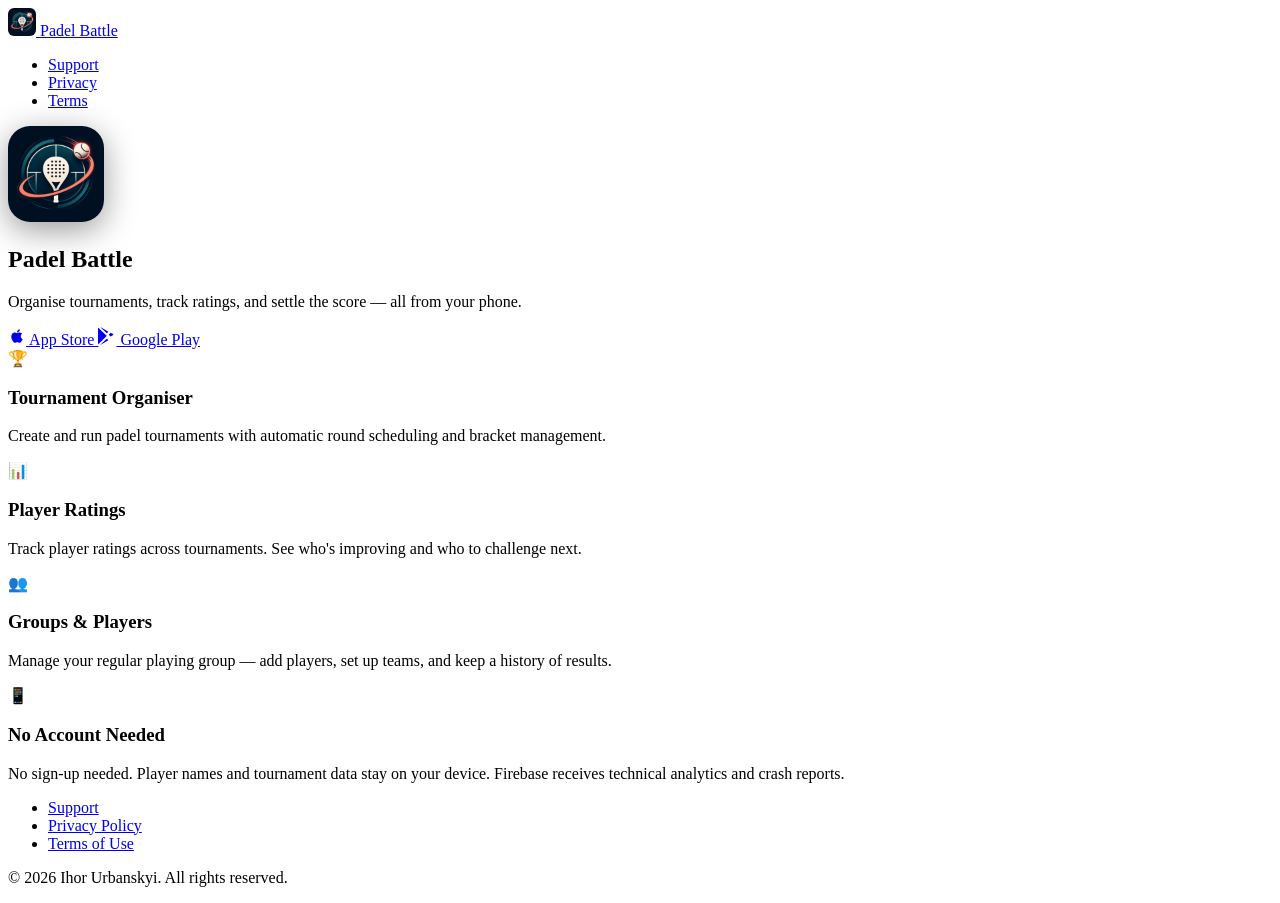
==== index.html @ b828834e "fix: align website privacy text and restore store links" ====
<!DOCTYPE html>
<html lang="en">
<head>
  <meta charset="UTF-8" />
  <meta name="viewport" content="width=device-width, initial-scale=1.0" />
  <title>Padel Battle — Track. Compete. Win.</title>
  <link rel="icon" href="app-icon.png" />
  <meta name="description" content="Padel Battle is a mobile app for tracking padel tournaments, player ratings, and match results. Available on Android and iOS." />
  <link rel="stylesheet" href="style.css" />
</head>
<body>

  <nav>
    <div class="nav-inner">
      <a href="index.html" class="nav-logo"><img src="app-icon.webp" alt="Padel Battle" style="width:28px;height:28px;border-radius:6px;"> Padel Battle</a>
      <ul class="nav-links">
        <li><a href="support.html">Support</a></li>
        <li><a href="privacy-policy.html">Privacy</a></li>
        <li><a href="terms.html">Terms</a></li>
      </ul>
    </div>
  </nav>

  <section class="hero">
    <img src="app-icon.webp" alt="Padel Battle" class="hero-icon" style="width:96px;height:96px;border-radius:22px;box-shadow:0 8px 32px rgba(0,0,0,0.4);margin-left:auto;margin-right:auto;" />
    <h1>Padel Battle</h1>
    <p>Organise tournaments, track ratings, and settle the score — all from your phone.</p>
    <div class="badge-row">
      <a href="https://apps.apple.com/us/app/padel-battle-americano/id6775545020" class="store-badge">
        <svg width="18" height="18" viewBox="0 0 24 24" fill="currentColor"><path d="M17.05 20.28c-.98.95-2.05.8-3.08.35-1.09-.46-2.09-.48-3.24 0-1.44.62-2.2.44-3.06-.35C2.79 15.25 3.51 7.7 9.05 7.4c1.35.07 2.29.74 3.08.8 1.18-.24 2.31-.93 3.57-.84 1.51.12 2.65.72 3.4 1.8-3.12 1.87-2.38 5.98.48 7.13-.57 1.39-1.32 2.76-2.53 3.99zM12.03 7.25c-.15-2.23 1.66-4.07 3.74-4.25.29 2.58-2.34 4.5-3.74 4.25z"/></svg>
        App Store
      </a>
      <a href="https://play.google.com/store/apps/details?id=com.courtflow.padelbattle" class="store-badge">
        <svg width="18" height="18" viewBox="0 0 24 24" fill="currentColor"><path d="M3.18 23.76a1.5 1.5 0 0 0 .52-.08l10.2-5.89-2.2-2.2-8.52 8.17zM.3 1.08A1.5 1.5 0 0 0 0 2v20a1.5 1.5 0 0 0 .3.92l.1.1L11.5 12v-.27L.4.98l-.1.1zM19.7 9.42l-2.9-1.67-2.46 2.47 2.46 2.46 2.93-1.69a1.5 1.5 0 0 0 0-2.57zM3.7.32L13.9 6.21l-2.2 2.2L3.18.24A1.5 1.5 0 0 0 3.7.32z"/></svg>
        Google Play
      </a>
    </div>
  </section>

  <section class="features">
    <div class="features-grid">
      <div class="feature-card">
        <span class="icon">🏆</span>
        <h3>Tournament Organiser</h3>
        <p>Create and run padel tournaments with automatic round scheduling and bracket management.</p>
      </div>
      <div class="feature-card">
        <span class="icon">📊</span>
        <h3>Player Ratings</h3>
        <p>Track player ratings across tournaments. See who's improving and who to challenge next.</p>
      </div>
      <div class="feature-card">
        <span class="icon">👥</span>
        <h3>Groups & Players</h3>
        <p>Manage your regular playing group — add players, set up teams, and keep a history of results.</p>
      </div>
      <div class="feature-card">
        <span class="icon">📱</span>
        <h3>No Account Needed</h3>
        <p>No sign-up needed. Player names and tournament data stay on your device. Firebase receives technical analytics and crash reports.</p>
      </div>
    </div>
  </section>

  <footer>
    <div class="footer-inner">
      <ul class="footer-links">
        <li><a href="support.html">Support</a></li>
        <li><a href="privacy-policy.html">Privacy Policy</a></li>
        <li><a href="terms.html">Terms of Use</a></li>
      </ul>
      <p class="footer-copy">&copy; 2026 Ihor Urbanskyi. All rights reserved.</p>
    </div>
  </footer>

</body>
</html>
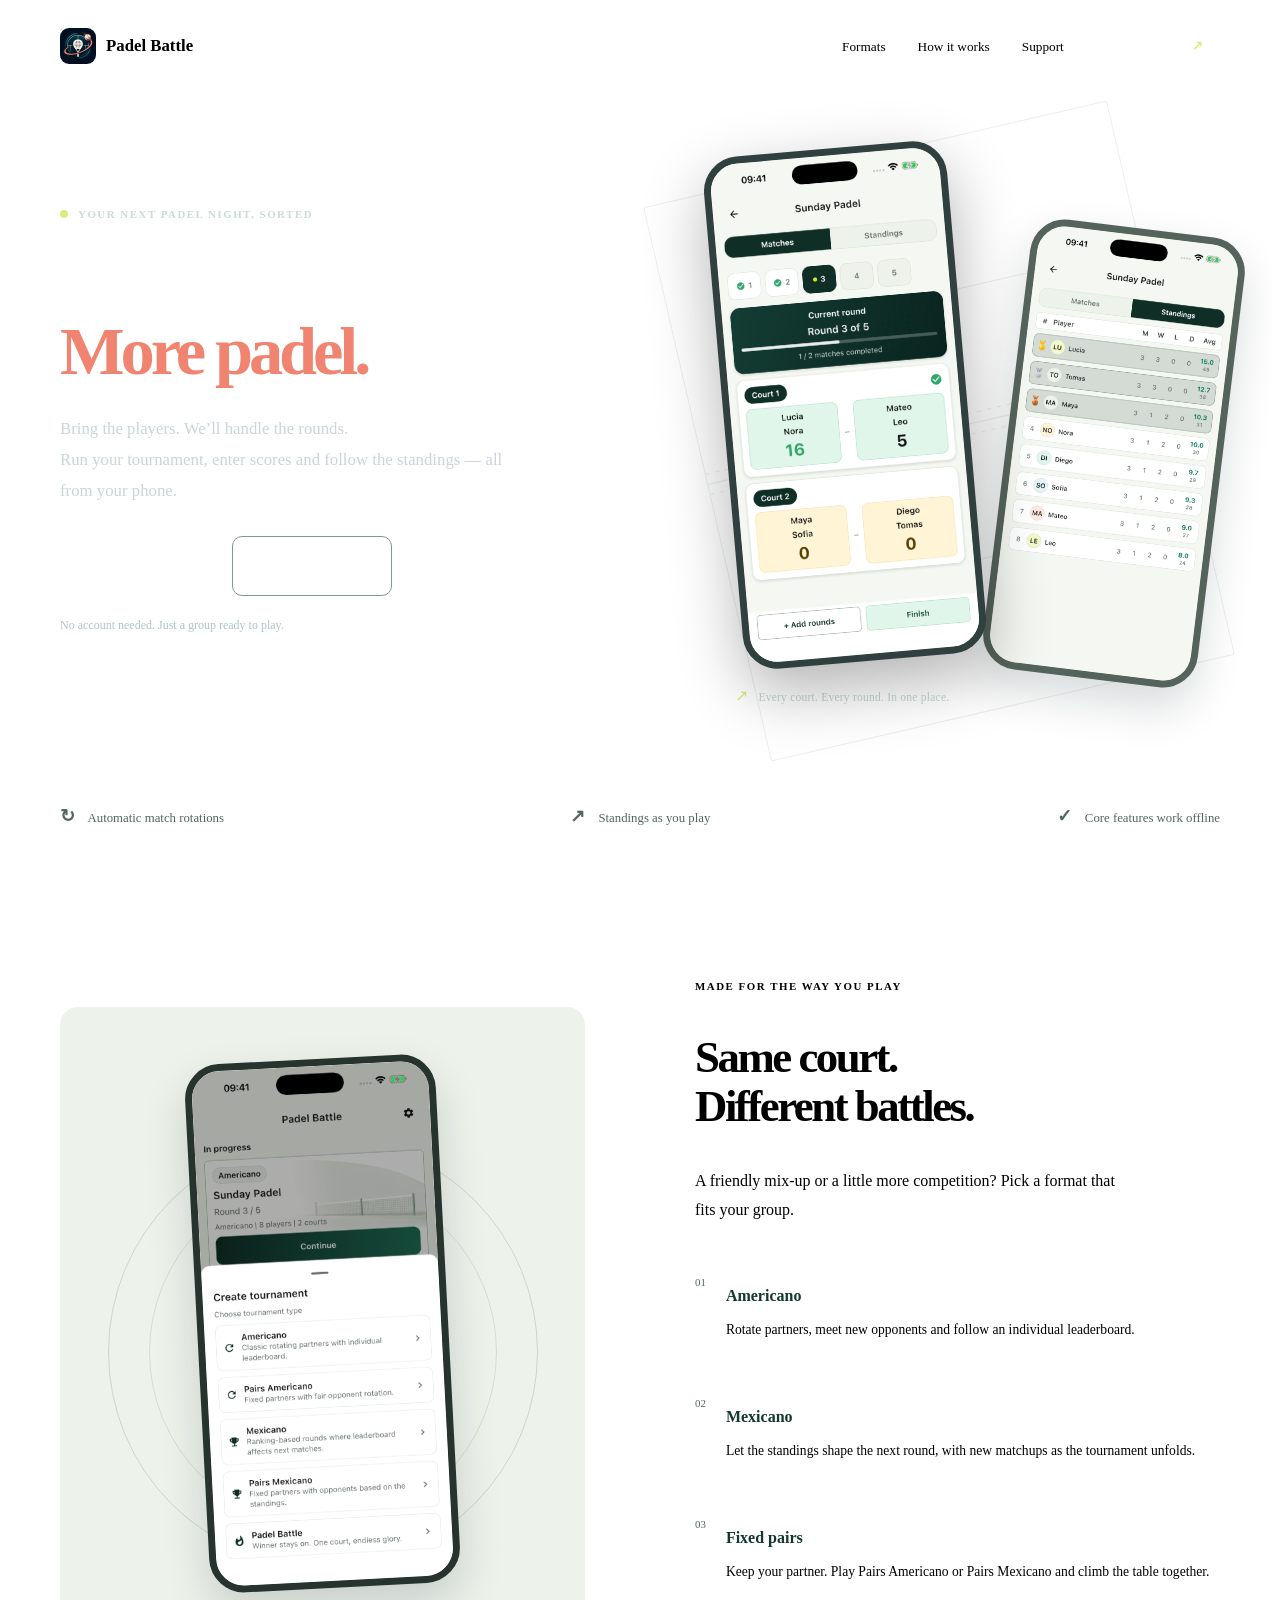
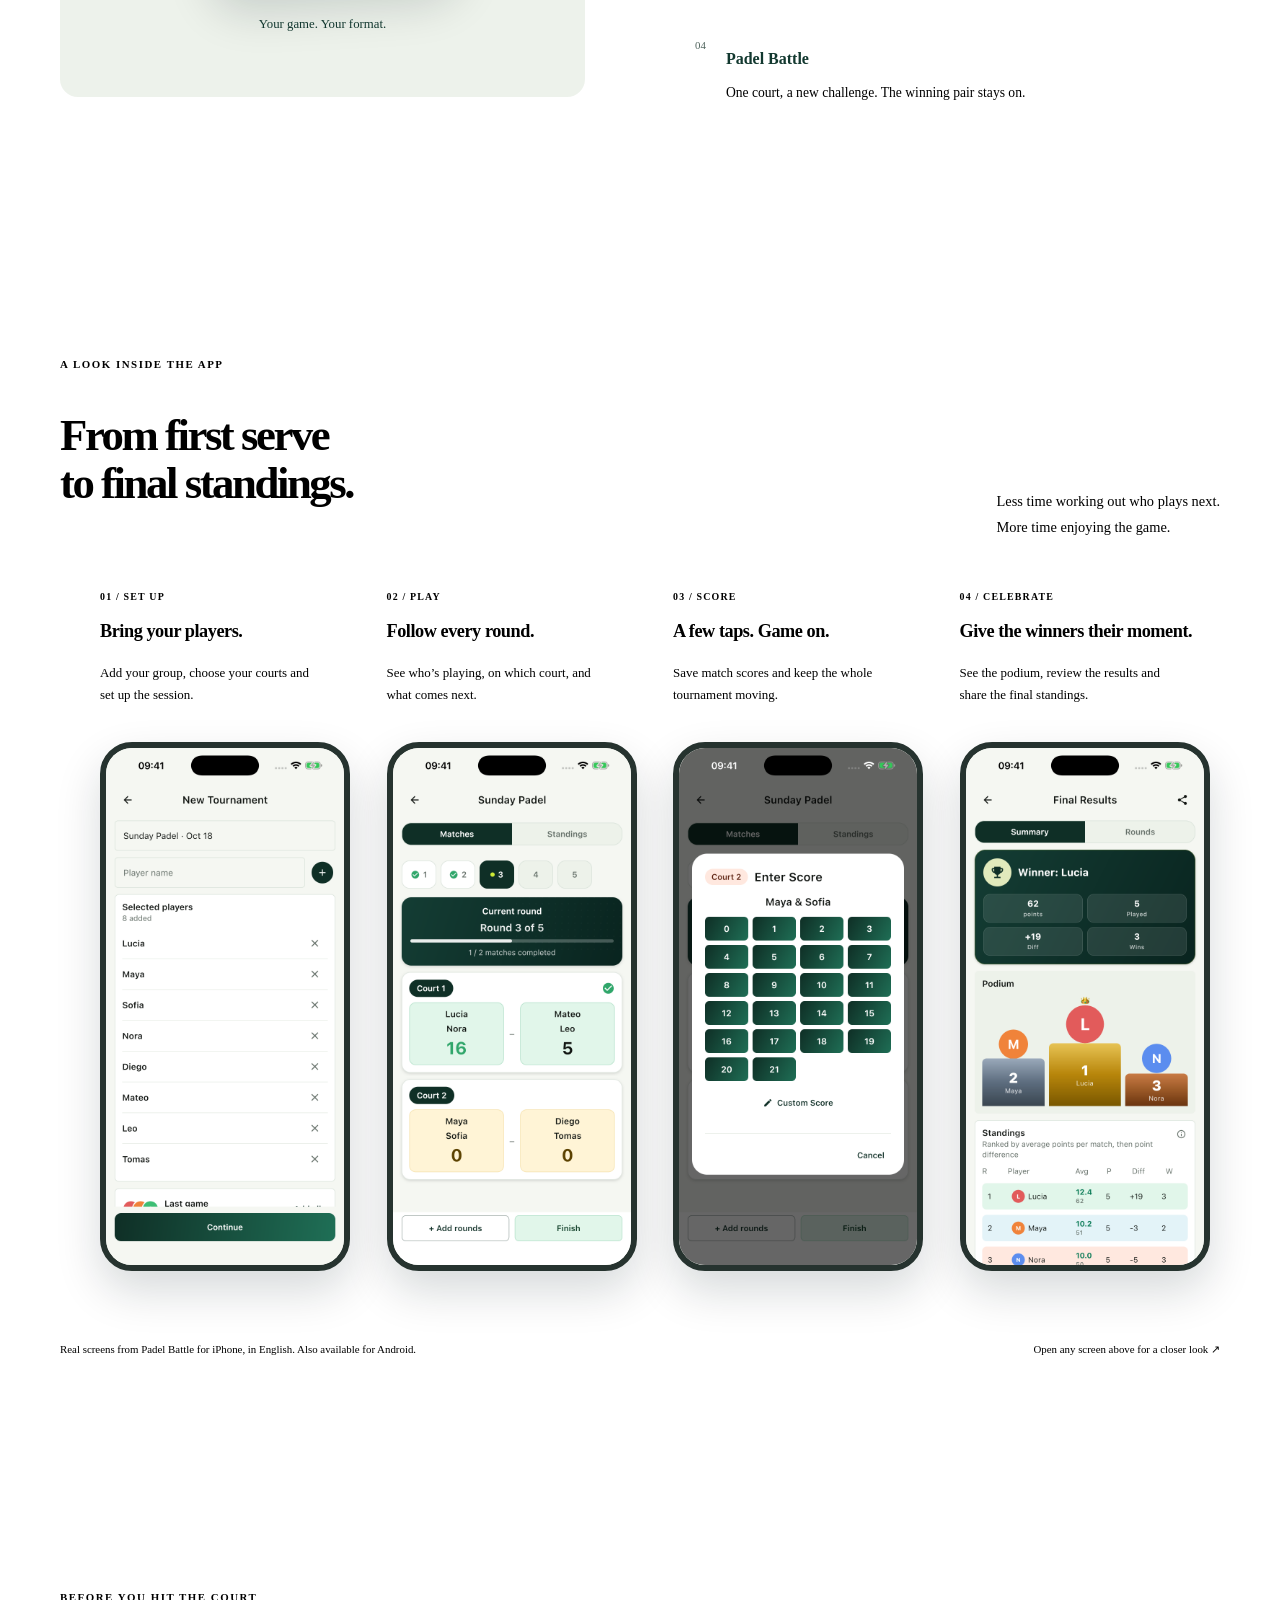
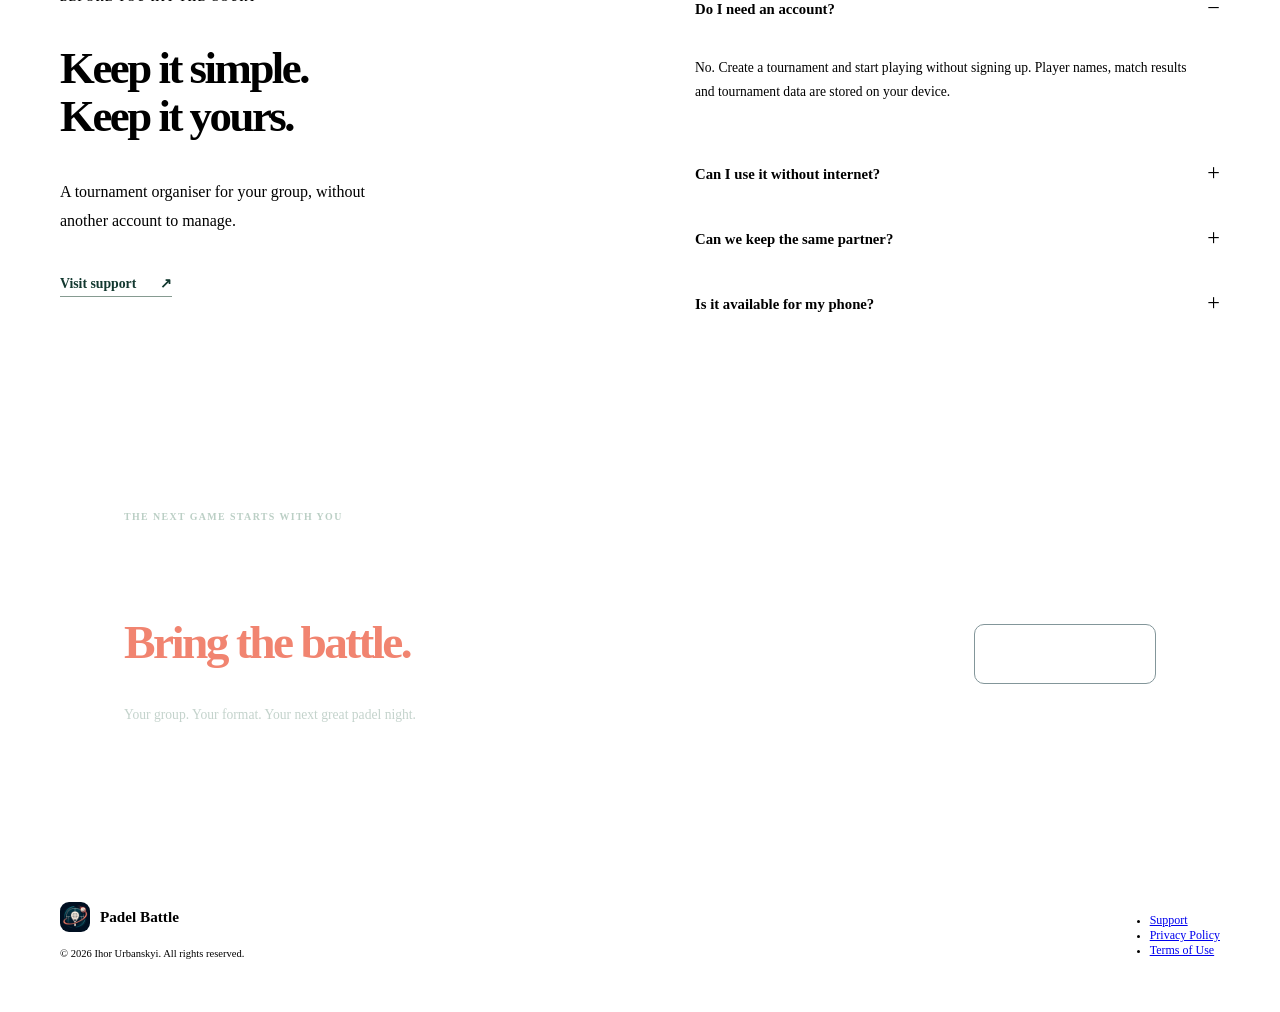
==== commit 867614a9: "feat: showcase app with English iOS screenshots" ====
--- a/index.html
+++ b/index.html
@@ -3,75 +3,182 @@
 <head>
   <meta charset="UTF-8" />
   <meta name="viewport" content="width=device-width, initial-scale=1.0" />
-  <title>Padel Battle — Track. Compete. Win.</title>
-  <link rel="icon" href="app-icon.png" />
-  <meta name="description" content="Padel Battle is a mobile app for tracking padel tournaments, player ratings, and match results. Available on Android and iOS." />
+  <title>Padel Battle — Less organising. More padel.</title>
+  <meta name="description" content="Organise your next padel tournament with Padel Battle. Americano, Mexicano, fixed pairs, automatic rounds and live standings. Get the app for iOS and Android." />
+  <meta name="theme-color" content="#0d1b2a" />
+  <meta property="og:title" content="Padel Battle — Less organising. More padel." />
+  <meta property="og:description" content="Your players, your courts, your tournament. Organise Americano and Mexicano, enter scores and follow every round." />
+  <meta property="og:type" content="website" />
+  <meta property="og:url" content="https://padel-battle.github.io/" />
+  <meta property="og:image" content="https://padel-battle.github.io/app-icon.png" />
+  <link rel="canonical" href="https://padel-battle.github.io/" />
+  <link rel="icon" href="favicon.png" type="image/png" sizes="64x64" />
   <link rel="stylesheet" href="style.css" />
+  <link rel="stylesheet" href="landing.css" />
 </head>
-<body>
+<body class="landing-page">
+  <a class="skip-link" href="#main-content">Skip to content</a>
 
-  <nav>
-    <div class="nav-inner">
-      <a href="index.html" class="nav-logo"><img src="app-icon.webp" alt="Padel Battle" style="width:28px;height:28px;border-radius:6px;"> Padel Battle</a>
-      <ul class="nav-links">
+  <nav class="landing-nav" aria-label="Main navigation">
+    <div class="landing-container landing-nav-inner">
+      <a href="index.html" class="landing-logo" aria-label="Padel Battle home">
+        <img src="app-icon.webp" alt="" width="36" height="36" />
+        <span>Padel Battle</span>
+      </a>
+      <ul class="landing-nav-links">
+        <li><a href="#formats">Formats</a></li>
+        <li><a href="#how-it-works">How it works</a></li>
         <li><a href="support.html">Support</a></li>
-        <li><a href="privacy-policy.html">Privacy</a></li>
-        <li><a href="terms.html">Terms</a></li>
       </ul>
+      <a href="#download" class="nav-download">Get the app <span aria-hidden="true">↗</span></a>
     </div>
   </nav>
 
-  <section class="hero">
-    <img src="app-icon.webp" alt="Padel Battle" class="hero-icon" style="width:96px;height:96px;border-radius:22px;box-shadow:0 8px 32px rgba(0,0,0,0.4);margin-left:auto;margin-right:auto;" />
-    <h1>Padel Battle</h1>
-    <p>Organise tournaments, track ratings, and settle the score — all from your phone.</p>
-    <div class="badge-row">
-      <a href="https://apps.apple.com/us/app/padel-battle-americano/id6775545020" class="store-badge">
-        <svg width="18" height="18" viewBox="0 0 24 24" fill="currentColor"><path d="M17.05 20.28c-.98.95-2.05.8-3.08.35-1.09-.46-2.09-.48-3.24 0-1.44.62-2.2.44-3.06-.35C2.79 15.25 3.51 7.7 9.05 7.4c1.35.07 2.29.74 3.08.8 1.18-.24 2.31-.93 3.57-.84 1.51.12 2.65.72 3.4 1.8-3.12 1.87-2.38 5.98.48 7.13-.57 1.39-1.32 2.76-2.53 3.99zM12.03 7.25c-.15-2.23 1.66-4.07 3.74-4.25.29 2.58-2.34 4.5-3.74 4.25z"/></svg>
-        App Store
-      </a>
-      <a href="https://play.google.com/store/apps/details?id=com.courtflow.padelbattle" class="store-badge">
-        <svg width="18" height="18" viewBox="0 0 24 24" fill="currentColor"><path d="M3.18 23.76a1.5 1.5 0 0 0 .52-.08l10.2-5.89-2.2-2.2-8.52 8.17zM.3 1.08A1.5 1.5 0 0 0 0 2v20a1.5 1.5 0 0 0 .3.92l.1.1L11.5 12v-.27L.4.98l-.1.1zM19.7 9.42l-2.9-1.67-2.46 2.47 2.46 2.46 2.93-1.69a1.5 1.5 0 0 0 0-2.57zM3.7.32L13.9 6.21l-2.2 2.2L3.18.24A1.5 1.5 0 0 0 3.7.32z"/></svg>
-        Google Play
-      </a>
-    </div>
-  </section>
+  <main id="main-content">
+    <section class="landing-hero" aria-labelledby="hero-title">
+      <div class="landing-container hero-grid">
+        <div class="hero-copy">
+          <p class="eyebrow"><span class="ball-dot" aria-hidden="true"></span> YOUR NEXT PADEL NIGHT, SORTED</p>
+          <h1 id="hero-title">Less organising.<br /><span>More padel.</span></h1>
+          <p class="hero-description">Bring the players. We’ll handle the rounds.<br class="desktop-break" /> Run your tournament, enter scores and follow the standings — all from your phone.</p>
+          <div class="download-buttons" aria-label="Download Padel Battle">
+            <a class="download-button" href="https://apps.apple.com/us/app/padel-battle-americano/id6775545020">
+              <svg viewBox="0 0 24 24" aria-hidden="true"><path d="M17.05 20.28c-.98.95-2.05.8-3.08.35-1.09-.46-2.09-.48-3.24 0-1.44.62-2.2.44-3.06-.35C2.79 15.25 3.51 7.7 9.05 7.4c1.35.07 2.29.74 3.08.8 1.18-.24 2.31-.93 3.57-.84 1.51.12 2.65.72 3.4 1.8-3.12 1.87-2.38 5.98.48 7.13-.57 1.39-1.32 2.76-2.53 3.99zM12.03 7.25c-.15-2.23 1.66-4.07 3.74-4.25.29 2.58-2.34 4.5-3.74 4.25z" /></svg>
+              <span><small>Download on the</small><strong>App Store</strong></span>
+            </a>
+            <a class="download-button download-button-outline" href="https://play.google.com/store/apps/details?id=com.courtflow.padelbattle">
+              <svg viewBox="0 0 24 24" aria-hidden="true"><path d="M3 2.5v19l10-9.5L3 2.5zm1.7-.9 11.8 6.8-2.3 2.2L4.7 1.6zm12.9 7.5 3 1.7c.9.5.9 1.9 0 2.4l-3 1.7-3.1-2.9 3.1-2.9zm-3.4 4.3 2.3 2.2-11.8 6.8 9.5-9z" /></svg>
+              <span><small>Get it on</small><strong>Google Play</strong></span>
+            </a>
+          </div>
+          <p class="hero-note">No account needed. Just a group ready to play.</p>
+        </div>
+        <div class="hero-preview" aria-label="Padel Battle on iPhone">
+          <svg class="court-lines" viewBox="0 0 520 620" fill="none" aria-hidden="true">
+            <rect x="30" y="35" width="460" height="550" rx="2" />
+            <path d="M30 310h460M75 180h370v260H75zM260 180v260" />
+            <path d="M30 300h460M30 320h460" stroke-dasharray="4 6" />
+          </svg>
+          <div class="hero-phone hero-phone-back phone-frame">
+            <img src="assets/screenshots/ios/en/standings.webp" width="660" height="1434" alt="Live iPhone standings for eight players, with points, wins and rankings." decoding="async" />
+          </div>
+          <div class="hero-phone hero-phone-front phone-frame">
+            <img src="assets/screenshots/ios/en/tournament.webp" width="660" height="1434" alt="Round 3 of a padel tournament, with matches and scores on two courts." fetchpriority="high" />
+          </div>
+          <p class="preview-caption"><span aria-hidden="true">↗</span> Every court. Every round. In one place.</p>
+        </div>
+      </div>
+    </section>
 
-  <section class="features">
-    <div class="features-grid">
-      <div class="feature-card">
-        <span class="icon">🏆</span>
-        <h3>Tournament Organiser</h3>
-        <p>Create and run padel tournaments with automatic round scheduling and bracket management.</p>
-      </div>
-      <div class="feature-card">
-        <span class="icon">📊</span>
-        <h3>Player Ratings</h3>
-        <p>Track player ratings across tournaments. See who's improving and who to challenge next.</p>
-      </div>
-      <div class="feature-card">
-        <span class="icon">👥</span>
-        <h3>Groups & Players</h3>
-        <p>Manage your regular playing group — add players, set up teams, and keep a history of results.</p>
-      </div>
-      <div class="feature-card">
-        <span class="icon">📱</span>
-        <h3>No Account Needed</h3>
-        <p>No sign-up needed. Player names and tournament data stay on your device. Firebase receives technical analytics and crash reports.</p>
+    <div class="session-strip" aria-label="App highlights">
+      <div class="landing-container session-strip-inner">
+        <p><span aria-hidden="true">↻</span> Automatic match rotations</p>
+        <p><span aria-hidden="true">↗</span> Standings as you play</p>
+        <p><span aria-hidden="true">✓</span> Core features work offline</p>
       </div>
     </div>
-  </section>
 
-  <footer>
-    <div class="footer-inner">
-      <ul class="footer-links">
-        <li><a href="support.html">Support</a></li>
-        <li><a href="privacy-policy.html">Privacy Policy</a></li>
-        <li><a href="terms.html">Terms of Use</a></li>
-      </ul>
-      <p class="footer-copy">&copy; 2026 Ihor Urbanskyi. All rights reserved.</p>
+    <section id="formats" class="formats-section section-space" aria-labelledby="formats-title">
+      <div class="landing-container formats-grid">
+        <div class="formats-visual">
+          <div class="format-orbit" aria-hidden="true"></div>
+          <div class="phone-frame formats-phone">
+            <a href="assets/screenshots/ios/en/originals/formats.png" target="_blank" rel="noopener" aria-label="Open the full-resolution iOS tournament formats screenshot">
+              <img src="assets/screenshots/ios/en/formats.webp" width="660" height="1434" alt="The app’s tournament selector showing Americano, Pairs Americano, Mexicano, Pairs Mexicano and Padel Battle." loading="lazy" decoding="async" />
+            </a>
+          </div>
+          <p class="visual-caption">Your game. Your format.</p>
+        </div>
+        <div class="formats-copy">
+          <p class="eyebrow">MADE FOR THE WAY YOU PLAY</p>
+          <h2 id="formats-title">Same court.<br />Different battles.</h2>
+          <p class="section-intro">A friendly mix-up or a little more competition? Pick a format that fits your group.</p>
+          <div class="format-list">
+            <article class="format-row">
+              <span class="format-number" aria-hidden="true">01</span>
+              <div><h3>Americano</h3><p>Rotate partners, meet new opponents and follow an individual leaderboard.</p></div>
+            </article>
+            <article class="format-row">
+              <span class="format-number" aria-hidden="true">02</span>
+              <div><h3>Mexicano</h3><p>Let the standings shape the next round, with new matchups as the tournament unfolds.</p></div>
+            </article>
+            <article class="format-row">
+              <span class="format-number" aria-hidden="true">03</span>
+              <div><h3>Fixed pairs</h3><p>Keep your partner. Play Pairs Americano or Pairs Mexicano and climb the table together.</p></div>
+            </article>
+            <article class="format-row">
+              <span class="format-number" aria-hidden="true">04</span>
+              <div><h3>Padel Battle</h3><p>One court, a new challenge. The winning pair stays on.</p></div>
+            </article>
+          </div>
+        </div>
+      </div>
+    </section>
+
+    <section id="how-it-works" class="walkthrough-section section-space" aria-labelledby="walkthrough-title">
+      <div class="landing-container">
+        <div class="section-heading-row">
+          <div><p class="eyebrow">A LOOK INSIDE THE APP</p><h2 id="walkthrough-title">From first serve<br />to final standings.</h2></div>
+          <p class="section-intro">Less time working out who plays next.<br />More time enjoying the game.</p>
+        </div>
+        <ol class="steps-track" aria-label="Four steps to run a tournament">
+          <li class="walkthrough-step">
+            <div class="step-copy"><span class="step-number">01 / SET UP</span><h3>Bring your players.</h3><p>Add your group, choose your courts and set up the session.</p></div>
+            <a class="phone-frame step-phone" href="assets/screenshots/ios/en/originals/setup.png" target="_blank" rel="noopener" aria-label="Open the full-resolution player setup screenshot">
+              <img src="assets/screenshots/ios/en/setup.webp" width="660" height="1434" alt="An iPhone tournament setup with eight players added and ready to continue." loading="lazy" decoding="async" />
+            </a>
+          </li>
+          <li class="walkthrough-step">
+            <div class="step-copy"><span class="step-number">02 / PLAY</span><h3>Follow every round.</h3><p>See who’s playing, on which court, and what comes next.</p></div>
+            <a class="phone-frame step-phone" href="assets/screenshots/ios/en/originals/tournament.png" target="_blank" rel="noopener" aria-label="Open the full-resolution tournament round screenshot">
+              <img src="assets/screenshots/ios/en/tournament.webp" width="660" height="1434" alt="An active round with a round selector, two courts and saved match scores." loading="lazy" decoding="async" />
+            </a>
+          </li>
+          <li class="walkthrough-step">
+            <div class="step-copy"><span class="step-number">03 / SCORE</span><h3>A few taps. Game on.</h3><p>Save match scores and keep the whole tournament moving.</p></div>
+            <a class="phone-frame step-phone" href="assets/screenshots/ios/en/originals/scores.png" target="_blank" rel="noopener" aria-label="Open the full-resolution score entry screenshot">
+              <img src="assets/screenshots/ios/en/scores.webp" width="660" height="1434" alt="The iPhone score picker for Maya and Sofia on Court 2, with quick score buttons." loading="lazy" decoding="async" />
+            </a>
+          </li>
+          <li class="walkthrough-step">
+            <div class="step-copy"><span class="step-number">04 / CELEBRATE</span><h3>Give the winners their moment.</h3><p>See the podium, review the results and share the final standings.</p></div>
+            <a class="phone-frame step-phone" href="assets/screenshots/ios/en/originals/results.png" target="_blank" rel="noopener" aria-label="Open the full-resolution final results screenshot">
+              <img src="assets/screenshots/ios/en/results.webp" width="660" height="1434" alt="Final Americano results with Lucia as the winner, a three-player podium and a share button." loading="lazy" decoding="async" />
+            </a>
+          </li>
+        </ol>
+        <div class="screenshots-note"><p>Real screens from Padel Battle for iPhone, in English. Also available for Android.</p><p>Open any screen above for a closer look <span aria-hidden="true">↗</span></p></div>
+      </div>
+    </section>
+
+    <section class="questions-section section-space" aria-labelledby="questions-title">
+      <div class="landing-container questions-grid">
+        <div><p class="eyebrow">BEFORE YOU HIT THE COURT</p><h2 id="questions-title">Keep it simple.<br />Keep it yours.</h2><p class="section-intro">A tournament organiser for your group, without another account to manage.</p><a class="text-link" href="support.html">Visit support <span aria-hidden="true">↗</span></a></div>
+        <div class="questions-list">
+          <details open><summary>Do I need an account?</summary><p>No. Create a tournament and start playing without signing up. Player names, match results and tournament data are stored on your device.</p></details>
+          <details><summary>Can I use it without internet?</summary><p>Yes. Core tournament features work offline. Firebase receives technical analytics and crash reports when connected; see our <a href="privacy-policy.html">Privacy Policy</a> for details.</p></details>
+          <details><summary>Can we keep the same partner?</summary><p>Yes. Choose Pairs Americano or Pairs Mexicano to play with fixed partners and follow standings for pairs.</p></details>
+          <details><summary>Is it available for my phone?</summary><p>Padel Battle is available on <a href="https://apps.apple.com/us/app/padel-battle-americano/id6775545020">iPhone</a> and <a href="https://play.google.com/store/apps/details?id=com.courtflow.padelbattle">Android</a>. The screens shown on this page are from the English iOS app.</p></details>
+        </div>
+      </div>
+    </section>
+
+    <section id="download" class="download-section" aria-labelledby="download-title">
+      <div class="landing-container download-panel">
+        <div><p class="eyebrow">THE NEXT GAME STARTS WITH YOU</p><h2 id="download-title">Got a court?<br /><span>Bring the battle.</span></h2><p>Your group. Your format. Your next great padel night.</p></div>
+        <div class="download-actions">
+          <a class="download-button" href="https://apps.apple.com/us/app/padel-battle-americano/id6775545020"><svg viewBox="0 0 24 24" aria-hidden="true"><path d="M17.05 20.28c-.98.95-2.05.8-3.08.35-1.09-.46-2.09-.48-3.24 0-1.44.62-2.2.44-3.06-.35C2.79 15.25 3.51 7.7 9.05 7.4c1.35.07 2.29.74 3.08.8 1.18-.24 2.31-.93 3.57-.84 1.51.12 2.65.72 3.4 1.8-3.12 1.87-2.38 5.98.48 7.13-.57 1.39-1.32 2.76-2.53 3.99zM12.03 7.25c-.15-2.23 1.66-4.07 3.74-4.25.29 2.58-2.34 4.5-3.74 4.25z" /></svg><span><small>Download on the</small><strong>App Store</strong></span></a>
+          <a class="download-button download-button-outline" href="https://play.google.com/store/apps/details?id=com.courtflow.padelbattle"><svg viewBox="0 0 24 24" aria-hidden="true"><path d="M3 2.5v19l10-9.5L3 2.5zm1.7-.9 11.8 6.8-2.3 2.2L4.7 1.6zm12.9 7.5 3 1.7c.9.5.9 1.9 0 2.4l-3 1.7-3.1-2.9 3.1-2.9zm-3.4 4.3 2.3 2.2-11.8 6.8 9.5-9z" /></svg><span><small>Get it on</small><strong>Google Play</strong></span></a>
+        </div>
+      </div>
+    </section>
+  </main>
+
+  <footer class="landing-footer">
+    <div class="landing-container landing-footer-inner">
+      <div><a class="landing-logo" href="index.html"><img src="app-icon.webp" alt="" width="30" height="30" /><span>Padel Battle</span></a><p class="footer-copy">&copy; 2026 Ihor Urbanskyi. All rights reserved.</p></div>
+      <ul class="footer-links"><li><a href="support.html">Support</a></li><li><a href="privacy-policy.html">Privacy Policy</a></li><li><a href="terms.html">Terms of Use</a></li></ul>
     </div>
   </footer>
-
 </body>
 </html>
--- a/landing.css
+++ b/landing.css
@@ -0,0 +1,257 @@
+/* Landing page styles; support and legal pages retain style.css. */
+.landing-page {
+  --court: #12382f;
+  --court-muted: #52665f;
+  --sage: #edf2eb;
+  --lime: #d9ed7b;
+  --content-width: 1160px;
+  background: var(--bg);
+  -webkit-font-smoothing: antialiased;
+}
+
+.landing-page *,
+.landing-page *::before,
+.landing-page *::after { box-sizing: border-box; }
+
+.landing-page img { display: block; max-width: 100%; height: auto; }
+.landing-page a { -webkit-tap-highlight-color: rgba(42, 107, 124, 0.15); }
+.landing-page a:focus-visible,
+.landing-page summary:focus-visible { outline: 3px solid var(--coral); outline-offset: 6px; }
+.landing-page section[id] { scroll-margin-top: 96px; }
+.landing-container { width: calc(100% - 80px); max-width: var(--content-width); margin-inline: auto; }
+.section-space { padding-block: 104px; }
+.landing-page h2 { color: var(--navy); font-size: clamp(2.2rem, 3.5vw, 3.3rem); line-height: 1.08; font-weight: 750; letter-spacing: -0.055em; }
+.eyebrow { font-size: 0.68rem; font-weight: 750; letter-spacing: 0.14em; line-height: 1.7; margin-bottom: 22px; }
+.section-intro { color: var(--text-muted); font-size: 1rem; line-height: 1.8; max-width: 420px; margin-top: 22px; }
+.skip-link { position: fixed; left: 20px; top: -80px; z-index: 200; padding: 12px 20px; background: #fff; color: var(--navy); border-radius: 8px; }
+.skip-link:focus { top: 12px; }
+
+/* A familiar, quiet navigation bar above the app preview. */
+.landing-nav { padding: 0; background: rgba(255,255,255,0.97); }
+.landing-nav-inner { height: 76px; display: flex; align-items: center; gap: 32px; }
+.landing-logo { display: inline-flex; align-items: center; gap: 10px; color: var(--navy); font-size: 1.05rem; font-weight: 750; text-decoration: none; white-space: nowrap; line-height: 1.2; }
+.landing-logo img { border-radius: 9px; }
+.landing-nav-links { margin-left: auto; display: flex; gap: 32px; list-style: none; }
+.landing-nav-links a { font-size: 0.83rem; color: var(--text-muted); text-decoration: none; }
+.landing-nav-links a:hover { color: var(--court); }
+.nav-download { background: var(--navy); color: #fff; font-size: 0.8rem; font-weight: 650; padding: 11px 17px; border-radius: 8px; text-decoration: none; white-space: nowrap; }
+.nav-download span { margin-left: 12px; color: var(--lime); }
+.nav-download:hover { background: var(--court); }
+
+/* Navy and teal from the existing site, with green from the real app. */
+.landing-hero { background: linear-gradient(112deg, var(--navy) 12%, #122c35 64%, #204a43 100%); color: #fff; overflow: hidden; }
+.hero-grid { display: grid; grid-template-columns: 1.15fr 1fr; gap: 40px; align-items: center; min-height: 686px; padding-block: 52px; }
+.hero-copy { position: relative; z-index: 2; padding-bottom: 15px; }
+.hero-copy .eyebrow { color: #ccdbd5; display: flex; align-items: center; gap: 10px; }
+.ball-dot { width: 8px; height: 8px; flex: 0 0 8px; background: var(--lime); border-radius: 50%; }
+.hero-copy h1 { font-size: clamp(2.9rem, 5.35vw, 4.6rem); font-weight: 780; line-height: 1.035; letter-spacing: -0.06em; margin: 0; }
+.hero-copy h1 span { color: #f18470; }
+.hero-description { max-width: 460px; font-size: 1.05rem; line-height: 1.85; color: #cbd4d8; margin-block: 26px 30px; }
+.download-buttons { display: flex; gap: 12px; flex-wrap: wrap; }
+.download-button { min-width: 160px; padding: 12px 19px; display: inline-flex; justify-content: center; align-items: center; gap: 11px; background: #fff; color: var(--navy); border: 1px solid #fff; border-radius: 10px; text-decoration: none; line-height: 1.15; transition: transform .16s ease, background .16s ease; }
+.download-button:hover { transform: translateY(-2px); background: #eff4ed; }
+.download-button svg { width: 25px; height: 27px; fill: currentColor; flex: 0 0 25px; }
+.download-button small { display: block; font-size: 0.61rem; margin-bottom: 3px; }
+.download-button strong { display: block; font-size: 1.05rem; font-weight: 650; letter-spacing: -0.025em; }
+.download-button-outline { background: transparent; color: #fff; border-color: #83969a; }
+.download-button-outline:hover { background: rgba(255,255,255,.08); }
+.hero-note { color: #b0c3c6; font-size: 0.75rem; margin-top: 22px; }
+.hero-preview { position: relative; min-width: 0; height: 582px; }
+.court-lines { position: absolute; inset: -25px -30px; height: 640px; width: 540px; stroke: #9abcb1; stroke-width: 1; opacity: .2; transform: rotate(-13deg); }
+.phone-frame { display: block; border: 7px solid #26332f; border-radius: 35px; background: #f4f6f0; overflow: hidden; box-shadow: 0 20px 45px rgba(9,27,28,.16); }
+.phone-frame img { width: 100%; height: auto; border-radius: 26px; }
+.hero-phone { position: absolute; }
+.hero-phone-front { width: 244px; top: 12px; left: 24px; z-index: 1; transform: rotate(-5deg); border-color: #30403f; box-shadow: 0 24px 64px rgba(0,0,0,.3); }
+.hero-phone-back { width: 216px; top: 91px; right: -2px; transform: rotate(7deg); border-color: #54635b; }
+.preview-caption { position: absolute; bottom: 1px; left: 36px; color: #c1d5ce; font-size: 0.72rem; letter-spacing: .02em; }
+.preview-caption span { color: var(--lime); font-size: 1rem; margin-right: 7px; }
+
+.session-strip { border-bottom: 1px solid var(--border); background: #fff; }
+.session-strip-inner { display: flex; align-items: center; justify-content: space-between; padding-block: 23px; gap: 24px; }
+.session-strip p { font-size: .8rem; color: var(--court-muted); }
+.session-strip span { color: var(--teal); margin-right: 10px; font-size: 1.1rem; font-weight: 600; }
+
+/* Formats connect the product explanation directly to its real selector. */
+.formats-section { background: var(--bg); }
+.formats-grid { display: grid; grid-template-columns: 1fr 1fr; gap: 110px; align-items: center; }
+.formats-visual { min-height: 690px; position: relative; display: flex; flex-direction: column; align-items: center; justify-content: center; background: var(--sage); border-radius: 18px; overflow: hidden; }
+.format-orbit { position: absolute; width: 430px; height: 430px; border-radius: 50%; border: 1px solid #cbd8c9; }
+.format-orbit::before { content: ''; position: absolute; inset: 40px; border: 1px solid #d5dfd0; border-radius: 50%; }
+.format-orbit::after { content: ''; position: absolute; top: 11px; right: 68px; width: 18px; height: 18px; background: var(--coral); border-radius: 50%; }
+.formats-phone { position: relative; width: 251px; transform: rotate(-3deg); }
+.formats-phone a { display: block; }
+.visual-caption { position: relative; font-size: .8rem; color: var(--court); margin-top: 29px; }
+.formats-copy > .eyebrow { color: var(--teal); }
+.format-list { margin-top: 28px; }
+.format-row { display: flex; gap: 20px; padding-block: 18px; border-top: 1px solid var(--border); }
+.format-number { color: var(--court-muted); font-size: .68rem; padding-top: 5px; font-variant-numeric: tabular-nums; }
+.format-row h3 { color: var(--court); font-size: 1rem; font-weight: 700; margin-bottom: 5px; }
+.format-row p { font-size: .85rem; color: var(--text-muted); line-height: 1.75; }
+
+/* Four real screens form one readable tournament story. */
+.walkthrough-section { background: #fff; border-block: 1px solid var(--border); }
+.section-heading-row { display: flex; justify-content: space-between; align-items: flex-end; gap: 40px; margin-bottom: 46px; }
+.section-heading-row .eyebrow { color: var(--teal); }
+.section-heading-row .section-intro { font-size: .9rem; margin-bottom: 4px; }
+.steps-track { display: grid; grid-template-columns: repeat(4,minmax(0,1fr)); gap: 26px; list-style: none; }
+.walkthrough-step { min-width: 0; }
+.step-copy { min-height: 151px; }
+.step-number { display: block; color: var(--teal); font-size: .62rem; font-weight: 750; letter-spacing: .12em; margin-bottom: 13px; }
+.step-copy h3 { color: var(--navy); font-size: 1.14rem; line-height: 1.3; letter-spacing: -.025em; max-width: 240px; }
+.step-copy p { color: var(--text-muted); font-size: .81rem; line-height: 1.7; margin-top: 10px; max-width: 225px; }
+.step-phone { width: 100%; max-width: 250px; border-width: 6px; border-radius: 32px; transition: transform .2s ease; }
+.step-phone:hover { transform: translateY(-5px); }
+.step-phone img { border-radius: 24px; }
+.screenshots-note { display: flex; justify-content: space-between; gap: 24px; border-top: 1px solid var(--border); margin-top: 38px; padding-top: 20px; color: var(--text-muted); font-size: .68rem; line-height: 1.7; }
+.screenshots-note p:last-child { text-align: right; }
+
+.questions-grid { display: grid; grid-template-columns: 1fr 1fr; gap: 110px; }
+.questions-grid .eyebrow { color: var(--teal); }
+.questions-grid .section-intro { max-width: 350px; }
+.text-link { display: inline-block; margin-top: 24px; color: var(--court); font-size: .86rem; font-weight: 650; text-decoration: none; border-bottom: 1px solid #869b91; padding-bottom: 4px; }
+.text-link span { margin-left: 20px; }
+.questions-list { border-top: 1px solid var(--border); }
+.questions-list details { border-bottom: 1px solid var(--border); }
+.questions-list summary { position: relative; padding: 24px 32px 24px 0; list-style: none; cursor: pointer; font-size: .92rem; font-weight: 650; color: var(--navy); }
+.questions-list summary::-webkit-details-marker { display: none; }
+.questions-list summary::after { content: '+'; position: absolute; right: 0; top: 18px; font-size: 1.4rem; font-weight: 400; color: var(--teal); }
+.questions-list details[open] summary::after { content: '−'; }
+.questions-list details p { padding: 0 24px 24px 0; font-size: .85rem; color: var(--text-muted); line-height: 1.8; }
+.questions-list details a { color: var(--teal); text-underline-offset: 3px; }
+
+.download-section { padding: 0 0 72px; }
+.download-panel { background: linear-gradient(110deg,var(--navy),#174338); border-radius: 16px; padding: 58px 64px; color: #fff; display: flex; justify-content: space-between; align-items: center; gap: 40px; }
+.download-panel .eyebrow { color: #bbcfc5; font-size: .62rem; }
+.download-panel h2 { color: #fff; font-size: clamp(2.4rem,3.7vw,3.5rem); }
+.download-panel h2 span { color: #f18470; }
+.download-panel > div > p:last-child { color: #c4d3cc; font-size: .85rem; margin-top: 22px; }
+.download-actions { display: flex; flex-direction: column; gap: 12px; flex-shrink: 0; }
+.download-actions .download-button { min-width: 182px; }
+.landing-footer { padding: 35px 0; }
+.landing-footer-inner { display: flex; align-items: center; justify-content: space-between; gap: 40px; text-align: left; }
+.landing-footer .landing-logo { font-size: .95rem; }
+.landing-footer .footer-copy { font-size: .66rem; margin-top: 12px; }
+.landing-footer .footer-links { margin: 0; font-size: .72rem; }
+.landing-footer .footer-links a { font-size: .75rem; }
+
+@media (min-width: 1500px) {
+  .landing-hero { min-height: 740px; display: flex; align-items: center; }
+}
+
+@media (max-width: 1100px) {
+  .landing-container { width: calc(100% - 64px); }
+  .hero-grid { gap: 18px; }
+  .hero-copy h1 { font-size: 4rem; }
+  .hero-description { font-size: .96rem; }
+  .hero-phone-front { width: 222px; left: 2px; top: 42px; }
+  .hero-phone-back { width: 194px; right: -8px; top: 115px; }
+  .preview-caption { left: 8px; bottom: 13px; }
+  .formats-grid, .questions-grid { gap: 64px; }
+  .formats-visual { min-height: 650px; }
+  .steps-track { gap: 20px; }
+  .step-copy { min-height: 170px; }
+  .download-panel { padding: 48px; }
+}
+
+@media (max-width: 850px) {
+  .landing-nav-inner { gap: 24px; }
+  .landing-nav-links { gap: 20px; }
+  .hero-grid { grid-template-columns: 1fr; gap: 28px; padding-top: 56px; padding-bottom: 26px; }
+  .hero-copy { padding: 0; }
+  .hero-copy h1 { font-size: clamp(3rem,8vw,4.5rem); }
+  .hero-description { max-width: 490px; }
+  .hero-preview { width: 475px; max-width: 100%; height: 566px; margin-inline: auto; }
+  .hero-phone-front { width: 236px; left: 35px; top: 8px; }
+  .hero-phone-back { width: 207px; right: 20px; top: 70px; }
+  .preview-caption { left: 48px; bottom: 3px; }
+  .session-strip-inner { flex-wrap: wrap; justify-content: center; gap: 12px 30px; }
+  .section-space { padding-block: 72px; }
+  .formats-grid { gap: 38px; }
+  .formats-visual { min-height: 610px; }
+  .formats-phone { width: 220px; }
+  .section-heading-row { align-items: flex-start; }
+  .steps-track { display: flex; overflow-x: auto; scroll-snap-type: x mandatory; padding: 0 8px 28px 0; margin-right: -8px; gap: 24px; }
+  .walkthrough-step { flex: 0 0 245px; scroll-snap-align: start; }
+  .step-copy { min-height: 155px; }
+  .step-phone { width: 229px; }
+  .questions-grid { gap: 42px; }
+  .screenshots-note { flex-direction: column; gap: 6px; margin-top: 10px; }
+  .screenshots-note p:last-child { text-align: left; }
+}
+
+@media (max-width: 600px) {
+  .landing-container { width: calc(100% - 40px); }
+  .landing-nav-inner { height: 68px; gap: 12px; justify-content: space-between; }
+  .landing-logo { font-size: .95rem; gap: 8px; }
+  .landing-logo img { width: 32px; }
+  .landing-nav-links { display: none; }
+  .nav-download { padding: 9px 12px; font-size: .72rem; }
+  .nav-download span { margin-left: 6px; }
+  .hero-grid { padding-top: 43px; gap: 28px; }
+  .hero-copy .eyebrow { font-size: .56rem; letter-spacing: .12em; margin-bottom: 21px; }
+  .hero-copy h1 { font-size: clamp(2.65rem,10.9vw,3.7rem); }
+  .hero-description { font-size: .92rem; line-height: 1.8; margin-top: 23px; margin-bottom: 25px; }
+  .desktop-break { display: none; }
+  .download-buttons { gap: 9px; }
+  .download-button { min-width: 0; padding: 11px 14px; gap: 9px; }
+  .download-button svg { width: 22px; height: 24px; flex-basis: 22px; }
+  .download-button strong { font-size: .95rem; }
+  .download-button small { font-size: .56rem; }
+  .hero-note { font-size: .67rem; margin-top: 18px; }
+  .hero-preview { height: 456px; width: 350px; }
+  .hero-phone-front { width: 190px; top: 8px; left: 12px; border-width: 5px; border-radius: 28px; }
+  .hero-phone-front img { border-radius: 22px; }
+  .hero-phone-back { width: 169px; top: 65px; right: 2px; border-width: 5px; border-radius: 27px; }
+  .hero-phone-back img { border-radius: 21px; }
+  .court-lines { width: 420px; height: 500px; left: -40px; top: -15px; }
+  .preview-caption { left: 24px; font-size: .61rem; bottom: 0; }
+  .session-strip-inner { align-items: flex-start; flex-direction: column; gap: 9px; padding-block: 21px; }
+  .session-strip p { font-size: .75rem; }
+  .session-strip span { margin-right: 12px; }
+  .section-space { padding-block: 57px; }
+  .landing-page h2 { font-size: 2.5rem; }
+  .eyebrow { font-size: .61rem; margin-bottom: 18px; }
+  .formats-grid { grid-template-columns: 1fr; gap: 34px; }
+  .formats-copy { grid-row: 1; }
+  .formats-visual { min-height: 610px; }
+  .formats-phone { width: 230px; }
+  .format-orbit { width: 380px; height: 380px; }
+  .section-intro { font-size: .91rem; margin-top: 18px; }
+  .format-list { margin-top: 26px; }
+  .format-row { gap: 18px; padding-block: 17px; }
+  .format-row p { font-size: .82rem; }
+  .section-heading-row { flex-direction: column; gap: 0; margin-bottom: 32px; }
+  .section-heading-row .section-intro { font-size: .85rem; }
+  .steps-track { margin-right: -20px; padding-right: 20px; gap: 22px; }
+  .walkthrough-step { flex-basis: 252px; }
+  .step-copy { min-height: 150px; }
+  .step-phone { width: 235px; }
+  .screenshots-note { font-size: .64rem; }
+  .questions-grid { grid-template-columns: 1fr; gap: 32px; }
+  .questions-list summary { font-size: .88rem; padding-block: 22px; }
+  .questions-list details p { font-size: .83rem; }
+  .text-link { margin-top: 18px; font-size: .81rem; }
+  .download-section { padding-bottom: 40px; }
+  .download-panel { padding: 36px 26px; flex-direction: column; align-items: flex-start; gap: 28px; border-radius: 14px; }
+  .download-panel .eyebrow { font-size: .55rem; }
+  .download-panel h2 { font-size: 2.55rem; }
+  .download-panel > div > p:last-child { font-size: .8rem; }
+  .download-actions { flex-direction: row; flex-wrap: wrap; gap: 10px; }
+  .download-actions .download-button { min-width: 0; }
+  .landing-footer { padding-block: 30px; }
+  .landing-footer-inner { flex-direction: column; align-items: flex-start; gap: 24px; }
+  .landing-footer .footer-links { justify-content: flex-start; gap: 22px; }
+}
+
+@media (max-width: 360px) {
+  .hero-preview { height: 408px; }
+  .hero-phone-front { width: 171px; left: 6px; }
+  .hero-phone-back { width: 150px; right: 0; }
+  .preview-caption { font-size: .55rem; left: 8px; }
+  .download-buttons .download-button { padding-inline: 10px; gap: 7px; }
+  .download-panel { padding-inline: 22px; }
+}
+
+@media (prefers-reduced-motion: reduce) {
+  .landing-page *, .landing-page *::before, .landing-page *::after { transition: none !important; }
+}
